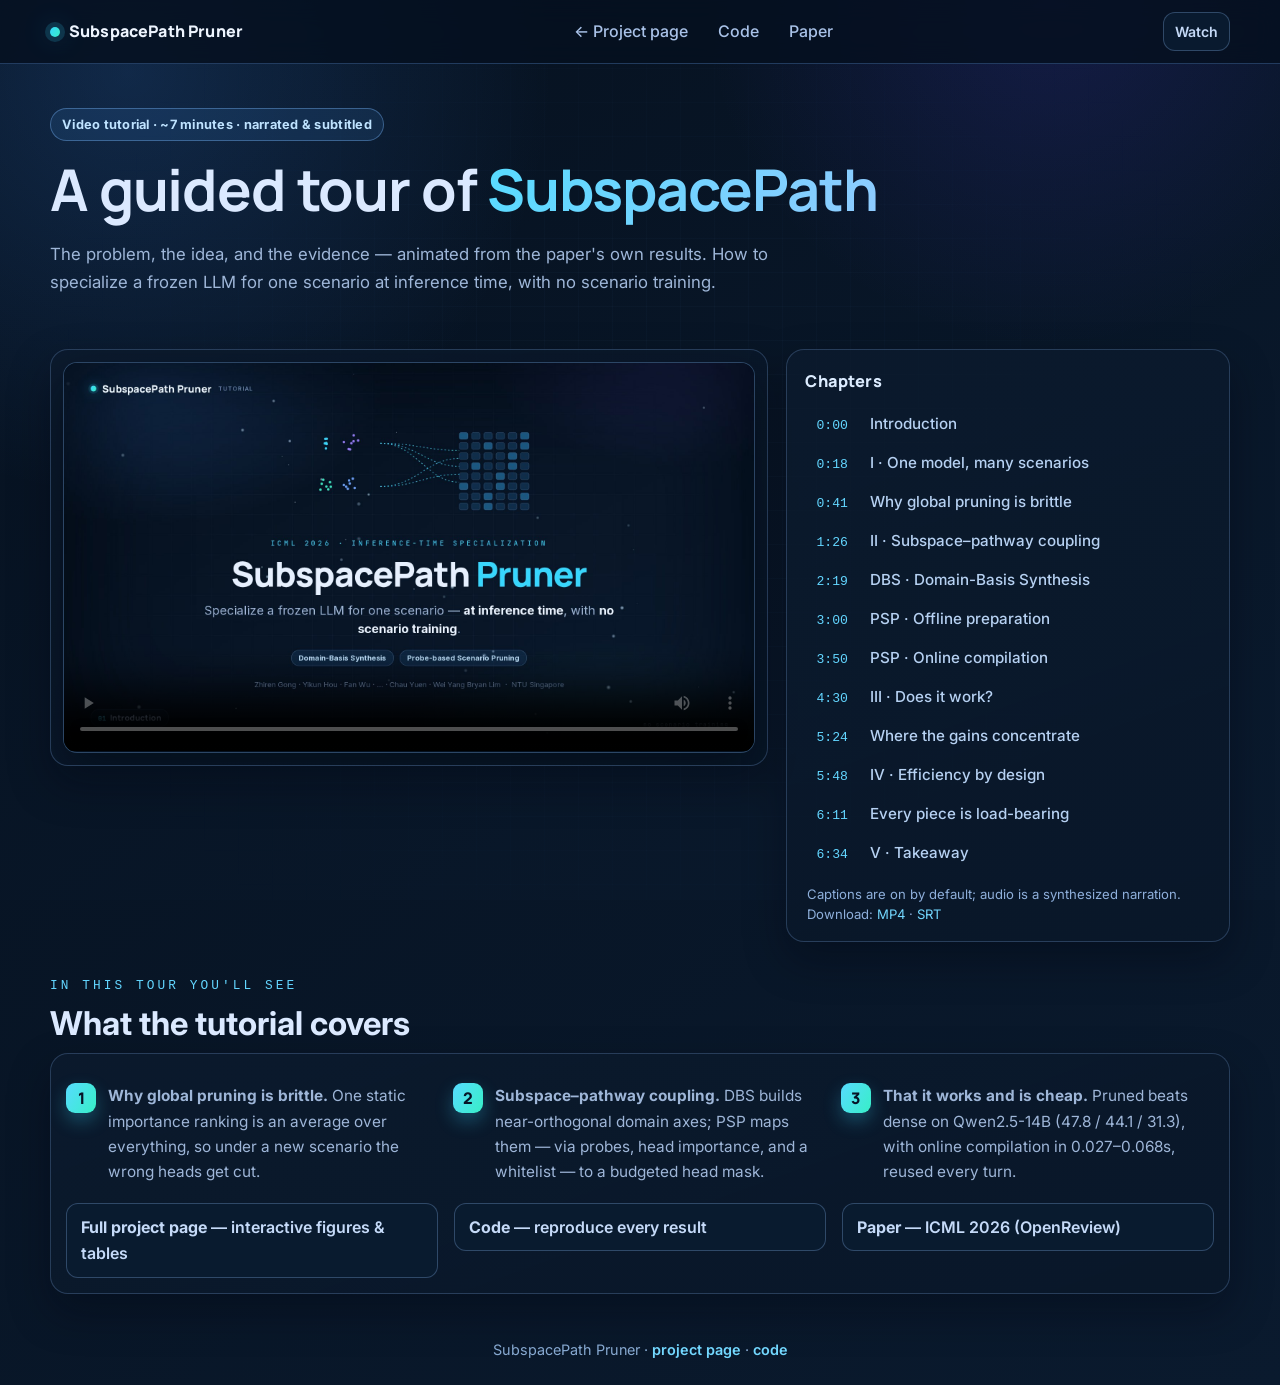
==== tutorial.html @ 63207e53 "Add narrated video tutorial (~7 min) and wire it into the project page - tutorial.html: animated, su" ====
<!doctype html>
<html lang="en">
<head>
  <meta charset="utf-8">
  <meta name="viewport" content="width=device-width, initial-scale=1">
  <title>Tutorial · SubspacePath Pruner</title>
  <meta name="description" content="A narrated, animated ~7-minute video tutorial on SubspacePath Pruner: inference-time, training-free scenario-specific pruning via subspace-pathway coupling.">
  <link rel="preconnect" href="https://fonts.googleapis.com">
  <link rel="preconnect" href="https://fonts.gstatic.com" crossorigin>
  <link href="https://fonts.googleapis.com/css2?family=Inter:wght@400;500;600;700;800&family=Manrope:wght@500;700;800&display=swap" rel="stylesheet">
  <link rel="stylesheet" href="./styles.css">
  <style>
    .tut-hero{padding:44px 0 8px;}
    .tut-hero .pill{margin-bottom:14px;}
    .tut-grid{display:grid;grid-template-columns:1.62fr 1fr;gap:18px;align-items:start;margin-top:14px;}
    .video-card{padding:12px;}
    .video-card video{width:100%;display:block;border-radius:14px;border:1px solid rgba(118,171,231,.35);
      background:#04101f;box-shadow:0 18px 44px rgba(0,7,16,.5);}
    .chapters{padding:16px 18px;}
    .chapters h4{margin:2px 0 10px;font-family:Manrope,Inter,sans-serif;font-weight:800;font-size:1.02rem;color:#dcecff;letter-spacing:.01em;}
    .chapters ul{list-style:none;margin:0;padding:0;max-height:498px;overflow:auto;}
    .chapters li{margin:0 0 2px;}
    .chapters button{display:flex;width:100%;gap:12px;align-items:baseline;text-align:left;cursor:pointer;
      border:0;border-radius:10px;padding:9px 11px;background:transparent;color:#b6d1f2;font-size:.95rem;font-weight:500;
      font-family:Inter,sans-serif;transition:background .18s ease,color .18s ease;}
    .chapters button:hover{background:rgba(90,147,214,.16);color:#eaf4ff;}
    .chapters button.on{background:linear-gradient(120deg,rgba(55,215,255,.16),rgba(155,124,255,.14));color:#eaf4ff;
      box-shadow:inset 0 0 0 1px rgba(115,200,255,.35);}
    .chapters button span{font-family:'JetBrains Mono',ui-monospace,monospace;font-size:.82rem;color:#63d6ff;min-width:42px;}
    .chap-note{margin:12px 2px 0;font-size:.82rem;color:#8fb0dc;line-height:1.5;}
    .chap-note a{color:#73d8ff;text-decoration:none;} .chap-note a:hover{text-decoration:underline;}
    .takeaways{display:grid;grid-template-columns:repeat(3,minmax(0,1fr));gap:14px;margin-top:14px;}
    .tk{display:flex;gap:12px;align-items:flex-start;}
    .tk-n{flex:none;width:30px;height:30px;border-radius:9px;display:grid;place-items:center;font-family:Manrope,sans-serif;
      font-weight:800;color:#071426;background:linear-gradient(120deg,#57dbff,#37efc7);box-shadow:0 8px 18px rgba(55,215,255,.28);}
    .tk p{margin:0;font-size:.96rem;}
    .kicker{font-family:'JetBrains Mono',monospace;font-size:.8rem;letter-spacing:.24em;text-transform:uppercase;color:#63d6ff;}
    @media (max-width:900px){ .tut-grid{grid-template-columns:1fr;} .takeaways{grid-template-columns:1fr;} }
  </style>
</head>
<body>
  <div class="bg-grid" aria-hidden="true"></div>
  <header class="topbar">
    <div class="container nav">
      <a class="brand" href="index.html"><span class="brand-dot"></span><span>SubspacePath Pruner</span></a>
      <nav>
        <a href="index.html">← Project page</a>
        <a href="https://github.com/GongZhiren/SubspacePathPruner" target="_blank" rel="noreferrer">Code</a>
        <a href="https://openreview.net/forum?id=fvkCjFvWKf" target="_blank" rel="noreferrer">Paper</a>
      </nav>
      <a class="btn btn-soft btn-sm" href="#watch">Watch</a>
    </div>
  </header>

  <main id="top">
    <section class="hero tut-hero container" style="display:block;">
      <p class="pill">Video tutorial · ~7 minutes · narrated &amp; subtitled</p>
      <h1>A guided tour of <span style="background:linear-gradient(120deg,#57dbff,#8fcbff);-webkit-background-clip:text;background-clip:text;color:transparent;">SubspacePath</span></h1>
      <p class="subtitle">The problem, the idea, and the evidence — animated from the paper's own results.
        How to specialize a frozen LLM for one scenario at inference time, with no scenario training.</p>
    </section>

    <section id="watch" class="container section" style="padding-top:14px;">
      <div class="tut-grid">
        <figure class="card figure-card video-card" style="margin:0;">
          <video id="vid" controls preload="metadata" poster="assets/tutorial_poster.jpg" playsinline>
            <source src="assets/tutorial.mp4" type="video/mp4">
            <track kind="captions" src="assets/tutorial.vtt" srclang="en" label="English" default>
            Your browser does not support the video tag — <a href="assets/tutorial.mp4">download the tutorial</a>.
          </video>
        </figure>
        <aside class="card chapters">
          <h4>Chapters</h4>
          <ul>
            <li><button data-t="0"><span>0:00</span> Introduction</button></li>
            <li><button data-t="18"><span>0:18</span> I · One model, many scenarios</button></li>
            <li><button data-t="41"><span>0:41</span> Why global pruning is brittle</button></li>
            <li><button data-t="86"><span>1:26</span> II · Subspace–pathway coupling</button></li>
            <li><button data-t="139"><span>2:19</span> DBS · Domain-Basis Synthesis</button></li>
            <li><button data-t="180"><span>3:00</span> PSP · Offline preparation</button></li>
            <li><button data-t="230"><span>3:50</span> PSP · Online compilation</button></li>
            <li><button data-t="270"><span>4:30</span> III · Does it work?</button></li>
            <li><button data-t="324"><span>5:24</span> Where the gains concentrate</button></li>
            <li><button data-t="348"><span>5:48</span> IV · Efficiency by design</button></li>
            <li><button data-t="371"><span>6:11</span> Every piece is load-bearing</button></li>
            <li><button data-t="394"><span>6:34</span> V · Takeaway</button></li>
          </ul>
          <p class="chap-note">Captions are on by default; audio is a synthesized narration. Download:
            <a href="assets/tutorial.mp4" download>MP4</a> · <a href="assets/tutorial.srt" download>SRT</a></p>
        </aside>
      </div>
    </section>

    <section class="container section" style="padding-top:20px;">
      <span class="kicker">In this tour you'll see</span>
      <h2 style="margin-top:8px;">What the tutorial covers</h2>
      <article class="card">
        <div class="takeaways">
          <div class="tk"><div class="tk-n">1</div><p><b>Why global pruning is brittle.</b> One static importance
            ranking is an average over everything, so under a new scenario the wrong heads get cut.</p></div>
          <div class="tk"><div class="tk-n">2</div><p><b>Subspace–pathway coupling.</b> DBS builds near-orthogonal
            domain axes; PSP maps them — via probes, head importance, and a whitelist — to a budgeted head mask.</p></div>
          <div class="tk"><div class="tk-n">3</div><p><b>That it works and is cheap.</b> Pruned beats dense on
            Qwen2.5-14B (47.8 / 44.1 / 31.3), with online compilation in 0.027–0.068s, reused every turn.</p></div>
        </div>
        <div class="grid3" style="margin-top:18px;">
          <a class="btn btn-soft" href="index.html"><b>Full project page</b> — interactive figures &amp; tables</a>
          <a class="btn btn-soft" href="https://github.com/GongZhiren/SubspacePathPruner" target="_blank" rel="noreferrer"><b>Code</b> — reproduce every result</a>
          <a class="btn btn-soft" href="https://openreview.net/forum?id=fvkCjFvWKf" target="_blank" rel="noreferrer"><b>Paper</b> — ICML 2026 (OpenReview)</a>
        </div>
      </article>
    </section>
  </main>

  <footer class="footer">
    <div class="container"><p>SubspacePath Pruner · <a class="contact-link" href="index.html">project page</a> ·
      <a class="contact-link" href="https://github.com/GongZhiren/SubspacePathPruner" target="_blank" rel="noreferrer">code</a></p></div>
  </footer>

  <script>
    const v = document.getElementById('vid');
    const btns = [...document.querySelectorAll('.chapters button')];
    btns.forEach(b => b.addEventListener('click', () => {
      v.currentTime = +b.dataset.t; v.play().catch(()=>{});
      btns.forEach(x => x.classList.remove('on')); b.classList.add('on');
      v.scrollIntoView({behavior:'smooth', block:'center'});
    }));
    v.addEventListener('timeupdate', () => {
      let cur = btns[0];
      for (const b of btns) if (v.currentTime >= +b.dataset.t) cur = b;
      btns.forEach(x => x.classList.toggle('on', x === cur));
    });
  </script>
</body>
</html>
---- styles.css ----
:root {
  --bg: #06111f;
  --bg2: #0a1a2e;
  --panel: rgba(12, 27, 46, 0.78);
  --panel-2: rgba(9, 23, 41, 0.88);
  --ink: #dbe9ff;
  --ink-soft: #9eb6d8;
  --line: rgba(123, 167, 224, 0.26);
  --cyan: #37d7ff;
  --blue: #6ca3ff;
  --violet: #9b7cff;
  --mint: #37efc7;
  --shadow: 0 18px 40px rgba(0, 7, 16, 0.35);
  --radius: 18px;
}

*,
*::before,
*::after {
  box-sizing: border-box;
}

html,
body {
  margin: 0;
  padding: 0;
  font-family: Inter, system-ui, -apple-system, Segoe UI, sans-serif;
  color: var(--ink);
  background:
    radial-gradient(circle at 10% 8%, rgba(65, 146, 255, 0.18), transparent 30%),
    radial-gradient(circle at 82% 0%, rgba(91, 68, 255, 0.15), transparent 25%),
    linear-gradient(145deg, var(--bg), var(--bg2));
}

html {
  scroll-behavior: smooth;
}

body {
  line-height: 1.65;
  background-attachment: fixed;
}

.bg-grid {
  position: fixed;
  inset: 0;
  pointer-events: none;
  z-index: 0;
  opacity: 0.16;
  background-image:
    linear-gradient(rgba(140, 191, 255, 0.18) 1px, transparent 1px),
    linear-gradient(90deg, rgba(140, 191, 255, 0.16) 1px, transparent 1px);
  background-size: 34px 34px;
  mask-image: radial-gradient(circle at center, black 20%, transparent 85%);
}

.container {
  width: min(1180px, calc(100% - 44px));
  margin: 0 auto;
  position: relative;
  z-index: 1;
}

.topbar {
  position: sticky;
  top: 0;
  z-index: 30;
  border-bottom: 1px solid rgba(88, 142, 209, 0.35);
  background: rgba(5, 16, 31, 0.84);
  backdrop-filter: blur(12px);
}

.nav {
  display: flex;
  align-items: center;
  justify-content: space-between;
  gap: 14px;
  padding: 12px 0;
}

.brand {
  text-decoration: none;
  color: #eef5ff;
  font-family: Manrope, Inter, sans-serif;
  font-weight: 800;
  display: inline-flex;
  align-items: center;
  gap: 9px;
  letter-spacing: 0.01em;
}

.brand-dot {
  width: 10px;
  height: 10px;
  border-radius: 50%;
  background: linear-gradient(120deg, var(--cyan), var(--mint));
  box-shadow: 0 0 0 5px rgba(55, 215, 255, 0.16), 0 0 28px rgba(55, 215, 255, 0.45);
}

.nav nav {
  display: flex;
  gap: 10px;
  flex-wrap: wrap;
}

.nav nav a {
  color: #a9c2e8;
  text-decoration: none;
  font-weight: 500;
  border-radius: 999px;
  padding: 5px 10px;
  transition: color 0.2s ease, background 0.2s ease;
}

.nav nav a:hover {
  color: #e7f3ff;
  background: rgba(90, 147, 214, 0.2);
}

.nav nav a.active {
  color: #091222;
  background: linear-gradient(120deg, #53ddff, #8fcbff);
}

.btn {
  border: 0;
  border-radius: 12px;
  padding: 10px 14px;
  font-weight: 600;
  text-decoration: none;
  cursor: pointer;
  color: #0a1426;
  background: linear-gradient(125deg, #57dbff, #78adff 50%, #9a82ff);
  box-shadow: 0 10px 22px rgba(79, 155, 255, 0.3);
}

.btn-soft {
  background: rgba(10, 28, 49, 0.9);
  color: #c5daf8;
  border: 1px solid rgba(127, 171, 225, 0.32);
  box-shadow: none;
}

.btn-sm {
  padding: 7px 11px;
  font-size: 0.88rem;
}

h1,
h2,
h3 {
  margin: 0 0 10px;
  line-height: 1.2;
}

h1 {
  font-family: Manrope, Inter, sans-serif;
  font-size: clamp(2.1rem, 5vw, 3.6rem);
  letter-spacing: -0.02em;
}

h2 {
  font-size: clamp(1.45rem, 2.6vw, 2.05rem);
}

h3 {
  font-size: 1.04rem;
}

p,
li {
  color: var(--ink-soft);
}

.hero {
  display: grid;
  grid-template-columns: 1.08fr 1fr;
  gap: 16px;
  align-items: center;
  padding: 34px 0 16px;
}

.pill {
  display: inline-flex;
  margin: 0 0 10px;
  border-radius: 999px;
  border: 1px solid rgba(115, 173, 236, 0.42);
  background: rgba(56, 125, 198, 0.16);
  color: #bfe3ff;
  font-size: 0.8rem;
  font-weight: 700;
  letter-spacing: 0.02em;
  padding: 5px 11px;
}

.subtitle {
  font-size: 1.05rem;
  max-width: 740px;
}

.author-hero {
  margin-top: 12px;
  border: 1px solid rgba(126, 170, 230, 0.28);
  border-radius: 12px;
  background: linear-gradient(150deg, rgba(20, 44, 73, 0.72), rgba(14, 34, 60, 0.8));
  padding: 10px 12px;
}

.author-hero-names {
  margin: 0;
  color: #c8e2ff;
  font-size: 0.92rem;
  font-weight: 600;
  line-height: 1.5;
}

.author-hero-affils {
  margin: 6px 0 0;
  color: #95b6df;
  font-size: 0.84rem;
}

.author-hero-affils span {
  display: block;
}

.hero-highlight {
  margin-top: 10px;
  border-left: 3px solid var(--cyan);
  padding: 6px 0 6px 10px;
  background: linear-gradient(90deg, rgba(28, 64, 106, 0.35), transparent);
  border-radius: 0 8px 8px 0;
}

.cta {
  margin-top: 14px;
  display: flex;
  flex-wrap: wrap;
  gap: 10px;
}

.card {
  background: linear-gradient(160deg, var(--panel), var(--panel-2));
  border: 1px solid var(--line);
  border-radius: var(--radius);
  box-shadow: var(--shadow);
  padding: 15px;
  transition: transform 0.24s ease, border-color 0.24s ease, box-shadow 0.24s ease;
}

.card:hover {
  transform: translateY(-2px);
  border-color: rgba(117, 194, 255, 0.44);
  box-shadow: 0 20px 44px rgba(0, 6, 16, 0.4);
}

.hero-figure {
  padding: 10px;
}

.metrics {
  display: grid;
  grid-template-columns: repeat(5, minmax(0, 1fr));
  gap: 10px;
  margin-top: 8px;
}

.metrics article {
  border-radius: 14px;
  border: 1px solid rgba(128, 176, 236, 0.25);
  background: rgba(14, 32, 57, 0.8);
  padding: 10px 8px;
  text-align: center;
}

.metrics h3 {
  margin-bottom: 2px;
  color: #cce9ff;
  font-size: clamp(0.98rem, 1.45vw, 1.26rem);
  line-height: 1.3;
}

.metrics p {
  margin: 0;
  font-size: 0.82rem;
}

.section {
  padding: 36px 0 8px;
  scroll-margin-top: 92px;
}

.grid2,
.grid3 {
  display: grid;
  gap: 16px;
  align-items: start;
}

.grid2 {
  grid-template-columns: repeat(2, minmax(0, 1fr));
}

.grid3 {
  grid-template-columns: repeat(3, minmax(0, 1fr));
}

.figure-card {
  padding: 11px;
  overflow: hidden;
}

.figure-card img {
  width: 100%;
  max-width: 100%;
  height: auto;
  max-height: 620px;
  object-fit: contain;
  display: block;
  border-radius: 12px;
  border: 1px solid rgba(118, 171, 231, 0.35);
  background: rgba(4, 14, 27, 0.75);
  cursor: zoom-in;
}

.hero-figure img {
  max-height: 760px;
}

.hero-radar-img {
  max-width: 92%;
  margin: 0 auto;
}

.pipeline-hero-img {
  max-width: 108%;
  margin-left: -4%;
}

.dual-insight {
  margin-top: 16px;
}

.dual-insight p {
  margin-top: 0;
}

.figure-card figcaption {
  margin-top: 8px;
  border-top: 1px dashed rgba(120, 165, 218, 0.28);
  padding: 8px 4px 2px;
  color: #aac8ec;
  font-size: 0.9rem;
}

.method-flow {
  margin-top: 16px;
}

.method-flow .card {
  position: relative;
}

.method-flow .card:not(:last-child)::after {
  content: "→";
  position: absolute;
  right: -14px;
  top: 50%;
  transform: translateY(-50%);
  color: #74cfff;
  font-weight: 700;
  opacity: 0.65;
}

.method-interactive p {
  margin-top: 0;
}

.method-controls {
  display: flex;
  flex-wrap: wrap;
  gap: 8px;
  margin: 8px 0 10px;
}

.method-panel {
  display: none;
  margin-top: 8px;
}

.method-panel.show {
  display: block;
  animation: fadeInUp 0.22s ease;
}

ul {
  margin: 8px 0 0;
  padding-left: 18px;
}

.stat-card p {
  margin: 5px 0;
}

.note {
  margin: 8px 0 0;
  font-size: 0.86rem;
  color: #95b5df;
}

.full-width-table-card {
  margin-top: 16px;
}

.table-scroll {
  margin-top: 10px;
  overflow-x: auto;
  border: 1px solid rgba(123, 167, 224, 0.22);
  border-radius: 12px;
  background: rgba(7, 20, 36, 0.72);
}

.scroll-hint {
  margin: 0 0 8px;
  font-size: 0.82rem;
  color: #8ab0de;
}

.wide-table {
  width: 100%;
  min-width: 760px;
  border-collapse: collapse;
}

.wide-table th,
.wide-table td {
  border-bottom: 1px solid rgba(123, 167, 224, 0.2);
  padding: 8px 10px;
  text-align: left;
  font-size: 0.88rem;
  color: #b8d4f6;
}

.wide-table thead th {
  position: sticky;
  top: 0;
  background: rgba(13, 31, 56, 0.96);
  color: #d8ecff;
}

.wide-table th:first-child,
.wide-table td:first-child {
  position: sticky;
  left: 0;
  z-index: 2;
  background: rgba(11, 28, 49, 0.98);
  box-shadow: 1px 0 0 rgba(123, 167, 224, 0.28);
}

.wide-table thead th:first-child {
  z-index: 4;
}

.wide-table.compact {
  min-width: 620px;
}

.wide-table tbody tr:hover td {
  background: rgba(56, 120, 194, 0.12);
}

.authors {
  margin-top: 0;
  font-weight: 500;
}

.chips {
  display: flex;
  flex-wrap: wrap;
  gap: 8px;
}

.chips span {
  border-radius: 999px;
  border: 1px solid rgba(126, 170, 230, 0.35);
  background: rgba(19, 40, 69, 0.84);
  color: #b8d4f6;
  padding: 4px 10px;
  font-size: 0.82rem;
}

.resource-card {
  min-height: 120px;
}

.bib-head {
  display: flex;
  align-items: center;
  justify-content: space-between;
  gap: 10px;
}

pre {
  margin: 0;
  border-radius: 12px;
  border: 1px solid rgba(128, 176, 236, 0.3);
  background: rgba(7, 20, 36, 0.86);
  color: #bcdbff;
  padding: 12px;
  white-space: pre-wrap;
  word-break: break-word;
  font-size: 0.84rem;
}

.contact-card {
  margin-top: 14px;
}

.contact-link {
  color: #73d8ff;
  font-weight: 600;
  text-decoration: none;
}

.contact-link:hover {
  text-decoration: underline;
}

.footer {
  margin-top: 24px;
  padding: 12px 0 24px;
}

.footer p {
  margin: 0;
  text-align: center;
  color: #87a9d1;
  font-size: 0.9rem;
}

.method-link {
  transition: transform 0.22s ease, border-color 0.22s ease, box-shadow 0.22s ease;
}

.method-link.is-linked {
  border-color: rgba(87, 219, 255, 0.62);
  box-shadow: 0 24px 42px rgba(0, 23, 45, 0.5);
}

.method-link.is-linked figcaption {
  color: #d3ecff;
}

@keyframes fadeInUp {
  from {
    opacity: 0;
    transform: translateY(6px);
  }
  to {
    opacity: 1;
    transform: translateY(0);
  }
}

.lightbox {
  position: fixed;
  inset: 0;
  z-index: 80;
  display: none;
  align-items: center;
  justify-content: center;
  padding: 24px;
  background: rgba(2, 8, 17, 0.88);
}

.lightbox.show {
  display: flex;
}

.lightbox img {
  max-width: min(1220px, 95vw);
  max-height: 90vh;
  border-radius: 12px;
  box-shadow: 0 16px 40px rgba(0, 0, 0, 0.44);
}

.lightbox-close {
  position: absolute;
  top: 12px;
  right: 20px;
  border: 0;
  border-radius: 999px;
  width: 36px;
  height: 36px;
  font-size: 1.5rem;
  cursor: pointer;
  color: #0f1d33;
  background: #cfe5ff;
}

@media (max-width: 1080px) {
  .metrics {
    grid-template-columns: repeat(3, minmax(0, 1fr));
  }

  .grid3 {
    grid-template-columns: repeat(2, minmax(0, 1fr));
  }

  .method-flow .card::after {
    display: none;
  }
}

@media (max-width: 820px) {
  .hero,
  .grid2,
  .grid3 {
    grid-template-columns: 1fr;
  }

  .pipeline-hero-img {
    max-width: 100%;
    margin-left: 0;
  }

  .hero-radar-img {
    max-width: 100%;
  }

  .metrics {
    grid-template-columns: repeat(2, minmax(0, 1fr));
  }
}

@media (max-width: 560px) {
  .container {
    width: calc(100% - 26px);
  }

  .metrics {
    grid-template-columns: 1fr;
  }

  .nav {
    flex-wrap: wrap;
    row-gap: 8px;
  }

  .nav nav {
    width: 100%;
    flex-wrap: nowrap;
    overflow-x: auto;
    scrollbar-width: thin;
  }
}
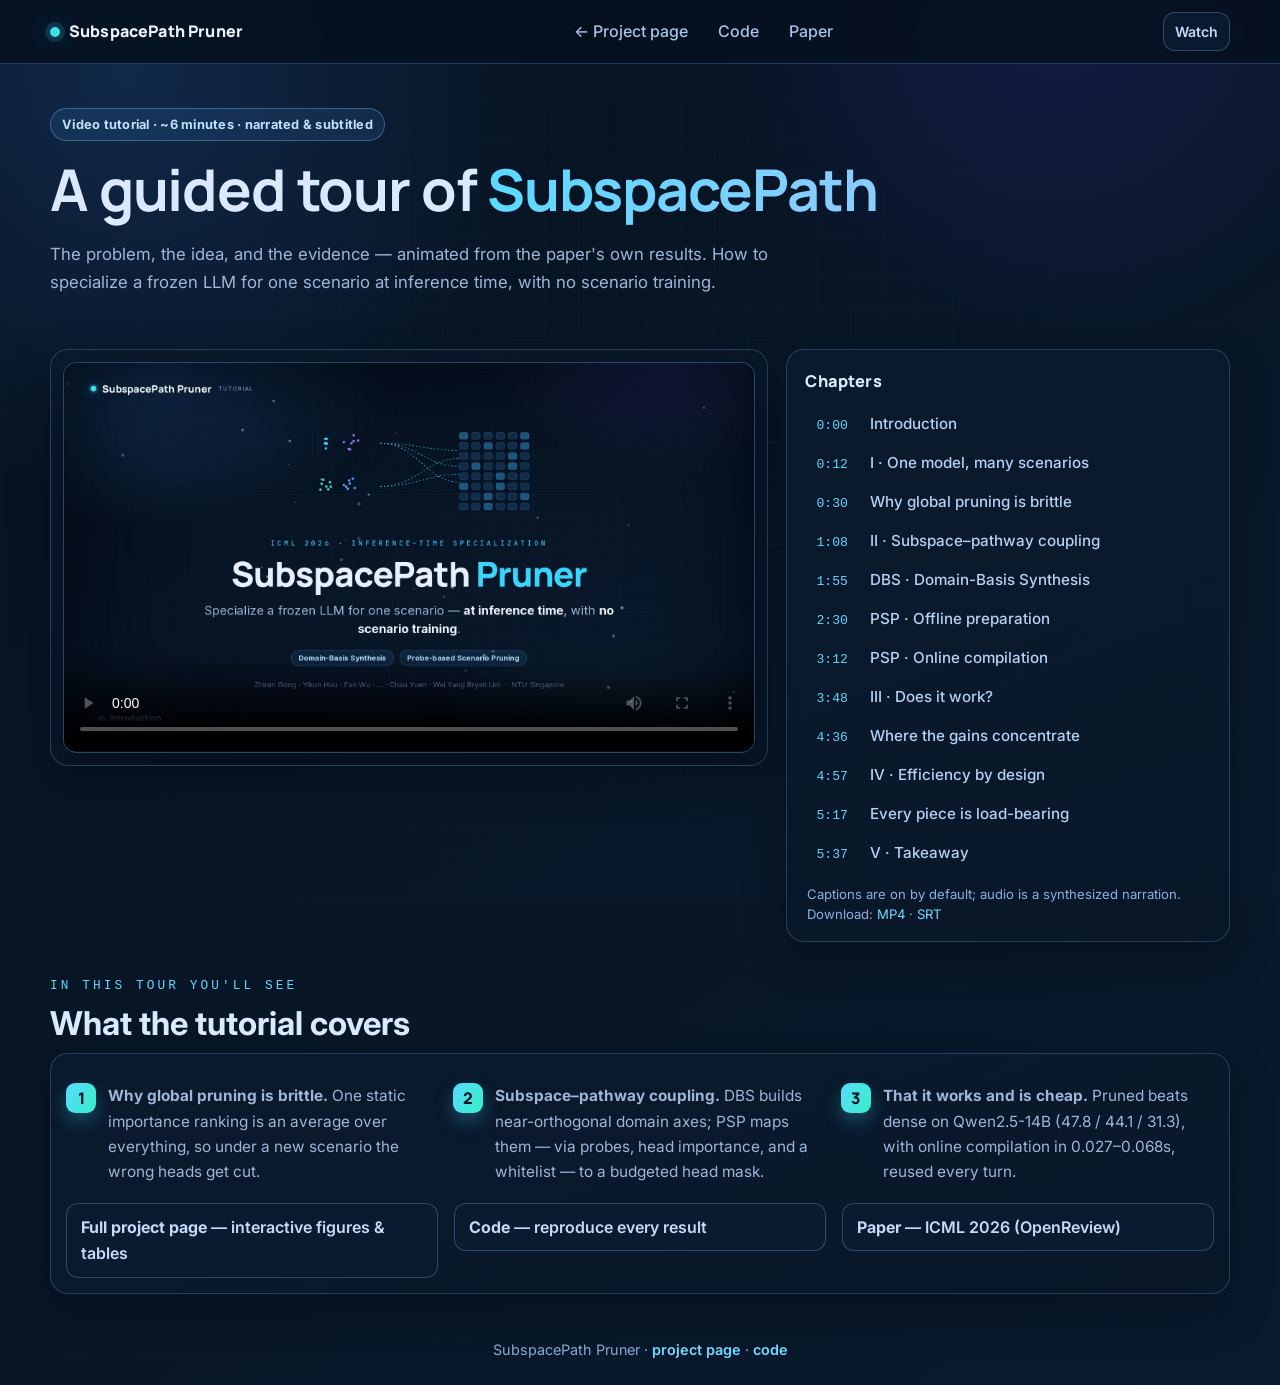
==== commit 4fed2759: "tutorial: refreshed video — faster pace (7:14 → 6:02), full 13-author byline, specific links; chapte" ====
--- a/tutorial.html
+++ b/tutorial.html
@@ -4,7 +4,7 @@
   <meta charset="utf-8">
   <meta name="viewport" content="width=device-width, initial-scale=1">
   <title>Tutorial · SubspacePath Pruner</title>
-  <meta name="description" content="A narrated, animated ~7-minute video tutorial on SubspacePath Pruner: inference-time, training-free scenario-specific pruning via subspace-pathway coupling.">
+  <meta name="description" content="A narrated, animated ~6-minute video tutorial on SubspacePath Pruner: inference-time, training-free scenario-specific pruning via subspace-pathway coupling.">
   <link rel="preconnect" href="https://fonts.googleapis.com">
   <link rel="preconnect" href="https://fonts.gstatic.com" crossorigin>
   <link href="https://fonts.googleapis.com/css2?family=Inter:wght@400;500;600;700;800&family=Manrope:wght@500;700;800&display=swap" rel="stylesheet">
@@ -54,7 +54,7 @@
 
   <main id="top">
     <section class="hero tut-hero container" style="display:block;">
-      <p class="pill">Video tutorial · ~7 minutes · narrated &amp; subtitled</p>
+      <p class="pill">Video tutorial · ~6 minutes · narrated &amp; subtitled</p>
       <h1>A guided tour of <span style="background:linear-gradient(120deg,#57dbff,#8fcbff);-webkit-background-clip:text;background-clip:text;color:transparent;">SubspacePath</span></h1>
       <p class="subtitle">The problem, the idea, and the evidence — animated from the paper's own results.
         How to specialize a frozen LLM for one scenario at inference time, with no scenario training.</p>
@@ -73,17 +73,17 @@
           <h4>Chapters</h4>
           <ul>
             <li><button data-t="0"><span>0:00</span> Introduction</button></li>
-            <li><button data-t="18"><span>0:18</span> I · One model, many scenarios</button></li>
-            <li><button data-t="41"><span>0:41</span> Why global pruning is brittle</button></li>
-            <li><button data-t="86"><span>1:26</span> II · Subspace–pathway coupling</button></li>
-            <li><button data-t="139"><span>2:19</span> DBS · Domain-Basis Synthesis</button></li>
-            <li><button data-t="180"><span>3:00</span> PSP · Offline preparation</button></li>
-            <li><button data-t="230"><span>3:50</span> PSP · Online compilation</button></li>
-            <li><button data-t="270"><span>4:30</span> III · Does it work?</button></li>
-            <li><button data-t="324"><span>5:24</span> Where the gains concentrate</button></li>
-            <li><button data-t="348"><span>5:48</span> IV · Efficiency by design</button></li>
-            <li><button data-t="371"><span>6:11</span> Every piece is load-bearing</button></li>
-            <li><button data-t="394"><span>6:34</span> V · Takeaway</button></li>
+            <li><button data-t="12"><span>0:12</span> I · One model, many scenarios</button></li>
+            <li><button data-t="30"><span>0:30</span> Why global pruning is brittle</button></li>
+            <li><button data-t="68"><span>1:08</span> II · Subspace–pathway coupling</button></li>
+            <li><button data-t="115"><span>1:55</span> DBS · Domain-Basis Synthesis</button></li>
+            <li><button data-t="150"><span>2:30</span> PSP · Offline preparation</button></li>
+            <li><button data-t="192"><span>3:12</span> PSP · Online compilation</button></li>
+            <li><button data-t="228"><span>3:48</span> III · Does it work?</button></li>
+            <li><button data-t="276"><span>4:36</span> Where the gains concentrate</button></li>
+            <li><button data-t="297"><span>4:57</span> IV · Efficiency by design</button></li>
+            <li><button data-t="317"><span>5:17</span> Every piece is load-bearing</button></li>
+            <li><button data-t="337"><span>5:37</span> V · Takeaway</button></li>
           </ul>
           <p class="chap-note">Captions are on by default; audio is a synthesized narration. Download:
             <a href="assets/tutorial.mp4" download>MP4</a> · <a href="assets/tutorial.srt" download>SRT</a></p>
